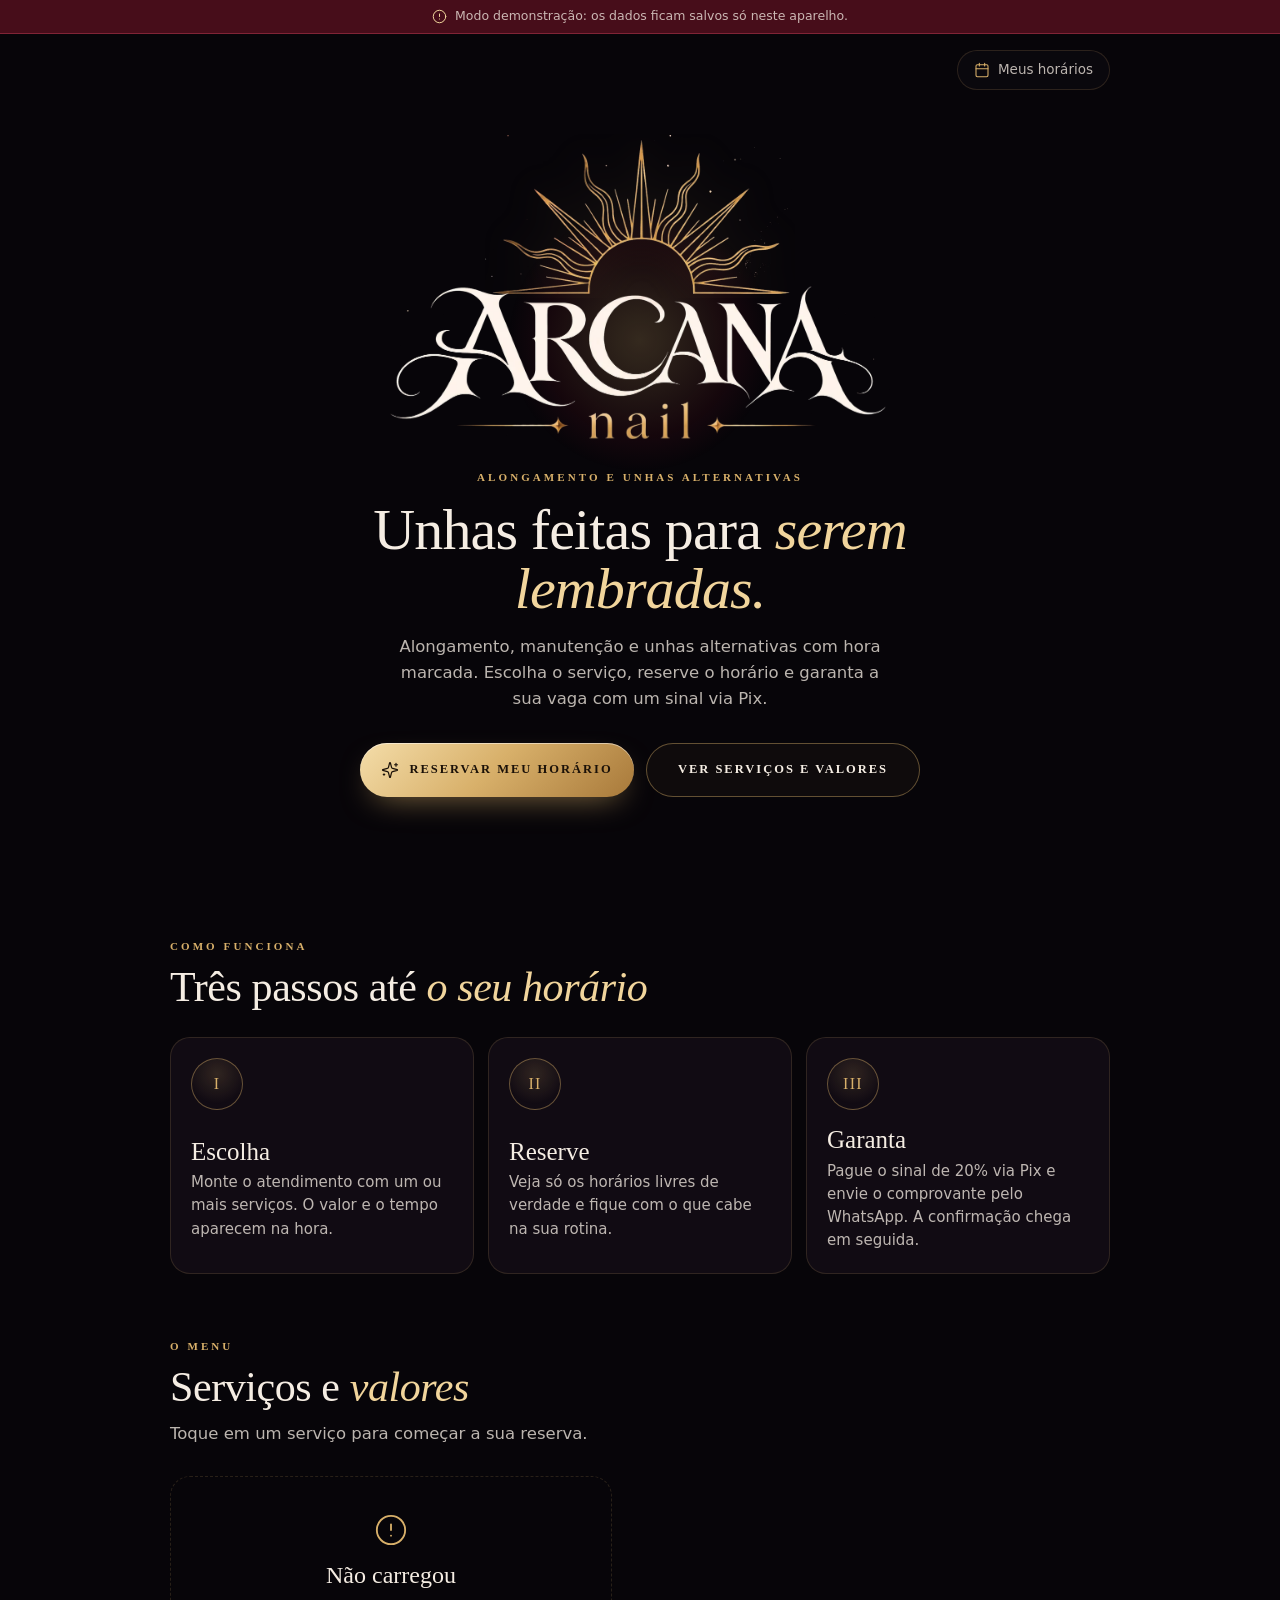
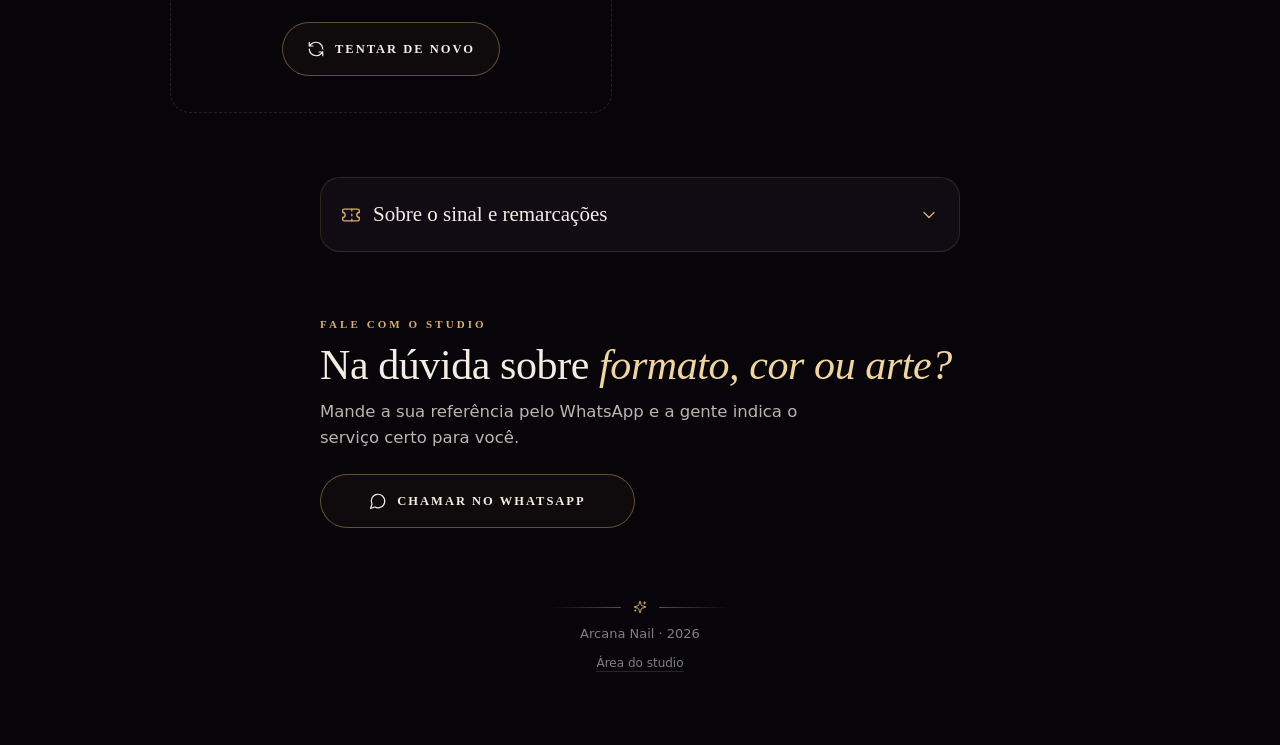
==== index.html @ 996403a6 "Add files via upload" ====
<!doctype html>
<html lang="pt-BR">
<head>
  <meta charset="utf-8">
  <meta name="viewport" content="width=device-width, initial-scale=1, viewport-fit=cover">
  <meta http-equiv="Content-Security-Policy" content="default-src 'self'; script-src 'self'; style-src 'self' 'unsafe-inline' https://fonts.googleapis.com; font-src https://fonts.gstatic.com; img-src 'self' data:; connect-src 'self' https://script.google.com https://script.googleusercontent.com; manifest-src 'self'; worker-src 'self'; base-uri 'self'; form-action 'none'; object-src 'none'">
  <meta name="referrer" content="strict-origin-when-cross-origin">
  <title>Arcana Nail | Reserve seu horário</title>
  <meta name="description" content="Alongamento, manutenção e unhas alternativas com hora marcada. Reserve pelo app e garanta a sua vaga com um sinal via Pix.">
  <meta name="theme-color" content="#070509">
  <meta name="apple-mobile-web-app-capable" content="yes">
  <meta name="apple-mobile-web-app-status-bar-style" content="black-translucent">
  <meta name="apple-mobile-web-app-title" content="Arcana Nail">
  <meta property="og:type" content="website">
  <meta property="og:title" content="Arcana Nail | Reserve seu horário">
  <meta property="og:description" content="Alongamento e unhas alternativas com hora marcada. Escolha o serviço, reserve o horário e garanta a vaga via Pix.">
  <meta property="og:image" content="assets/og.jpg">
  <link rel="manifest" href="manifest.webmanifest">
  <link rel="icon" type="image/png" href="assets/icone-192.png">
  <link rel="apple-touch-icon" href="assets/icone-180.png">
  <link rel="preconnect" href="https://fonts.googleapis.com">
  <link rel="preconnect" href="https://fonts.gstatic.com" crossorigin>
  <link rel="stylesheet" href="https://fonts.googleapis.com/css2?family=Cinzel:wght@500;600&family=Cormorant+Garamond:ital,wght@0,400;0,500;0,600;1,400;1,500&family=Jost:wght@300;400;500;600&display=swap">
  <link rel="preload" as="image" href="assets/sol.webp">
  <link rel="preload" as="image" href="assets/letreiro.webp">
  <link rel="stylesheet" href="css/arcana.css">
  <link rel="stylesheet" href="css/cliente.css">
</head>
<body class="cliente">
  <div class="ceu" aria-hidden="true"><div class="nebulosa"></div><canvas></canvas></div>
  <main id="app" tabindex="-1"></main>
  <noscript><p style="padding:24px;text-align:center">Ative o JavaScript para reservar o seu horário.</p></noscript>

  <script src="js/config.js"></script>
  <script src="js/comum.js"></script>
  <script src="js/api.js"></script>
  <script src="js/ceu.js" defer></script>
  <script src="js/cliente.js" defer></script>
</body>
</html>
---- css/arcana.css ----
/* Arcana Nail — base visual compartilhada */

:root {
  --noite: #070509;
  --noite-2: #0e0a11;
  --noite-3: #161019;
  --cartao: rgba(19, 13, 21, 0.86);
  --cartao-2: rgba(28, 20, 31, 0.9);
  --borda: rgba(216, 176, 106, 0.16);
  --borda-forte: rgba(216, 176, 106, 0.42);
  --marfim: #f5ede3;
  --marfim-2: rgba(245, 237, 227, 0.76);
  --marfim-3: rgba(245, 237, 227, 0.52);
  --marfim-4: rgba(245, 237, 227, 0.14);
  --ouro: #d8b06a;
  --ouro-claro: #f1d59c;
  --ouro-escuro: #9c7136;
  --gradiente-ouro: linear-gradient(135deg, #f4dda9 0%, #d8b06a 48%, #a8793a 100%);
  --rubi: #7d1528;
  --rubi-claro: #d4475f;
  --sucesso: #8fd1a8;
  --alerta: #f0c36a;
  --perigo: #ef7d8c;
  --raio: 20px;
  --raio-sm: 14px;
  --raio-xs: 10px;
  --sombra: 0 24px 60px -24px rgba(0, 0, 0, 0.85);
  --f-display: 'Cormorant Garamond', 'Times New Roman', serif;
  --f-caps: 'Cinzel', 'Times New Roman', serif;
  --f-texto: 'Jost', system-ui, -apple-system, 'Segoe UI', sans-serif;
  --ease-out: cubic-bezier(0.23, 1, 0.32, 1);
  --ease-io: cubic-bezier(0.77, 0, 0.175, 1);
  --ease-gaveta: cubic-bezier(0.32, 0.72, 0, 1);
  --topo-seguro: env(safe-area-inset-top, 0px);
  --baixo-seguro: env(safe-area-inset-bottom, 0px);
  color-scheme: dark;
}

*, *::before, *::after { box-sizing: border-box; }
html { -webkit-text-size-adjust: 100%; background: var(--noite); }
body {
  margin: 0;
  min-height: 100dvh;
  background: var(--noite);
  color: var(--marfim);
  font-family: var(--f-texto);
  font-size: 16px;
  font-weight: 400;
  line-height: 1.55;
  -webkit-font-smoothing: antialiased;
  font-variant-numeric: lining-nums;
  overflow-x: hidden;
}
body.travado { overflow: hidden; }
img, svg { display: block; max-width: 100%; }
img { height: auto; }
button { font: inherit; color: inherit; background: none; border: 0; padding: 0; cursor: pointer; -webkit-tap-highlight-color: transparent; }
a { color: inherit; -webkit-tap-highlight-color: transparent; }
h1, h2, h3, h4, p { margin: 0; }
:focus { outline: none; }
:focus-visible { outline: 2px solid var(--ouro); outline-offset: 3px; border-radius: 8px; }
::selection { background: rgba(216, 176, 106, 0.35); color: #fff; }

.ic { width: 20px; height: 20px; flex: none; fill: none; stroke: currentColor; stroke-width: 1.6; stroke-linecap: round; stroke-linejoin: round; }

/* ---------- céu ---------- */
.ceu { position: fixed; inset: 0; z-index: -1; pointer-events: none; overflow: hidden;
  background: radial-gradient(120% 70% at 50% -5%, #1b0c14 0%, var(--noite) 60%); }
.ceu canvas { position: absolute; inset: 0; width: 100%; height: 100%; }
.nebulosa {
  position: absolute; left: -30vmax; top: -30vmax; width: 160vmax; height: 160vmax; opacity: 0.9;
  background:
    radial-gradient(closest-side at 24% 30%, rgba(125, 21, 40, 0.42), transparent 72%),
    radial-gradient(closest-side at 78% 70%, rgba(125, 21, 40, 0.3), transparent 70%),
    radial-gradient(closest-side at 62% 24%, rgba(156, 113, 54, 0.1), transparent 70%);
  animation: deriva 70s ease-in-out infinite alternate;
  will-change: transform;
}
@keyframes deriva { to { transform: translate3d(-5vmax, 4vmax, 0) rotate(7deg); } }

/* ---------- tipografia ---------- */
.sobretitulo { font-family: var(--f-caps); font-size: 11px; font-weight: 600; letter-spacing: 0.28em; text-transform: uppercase; color: var(--ouro); }
.titulo-secao { font-family: var(--f-display); font-weight: 500; font-size: clamp(30px, 7vw, 42px); line-height: 1.05; letter-spacing: -0.01em; margin-top: 10px; }
.titulo-secao em { font-style: italic; color: var(--ouro-claro); }
.numeral { font-family: var(--f-caps); color: var(--ouro); letter-spacing: 0.08em; }
.dica { font-size: 13px; color: var(--marfim-3); line-height: 1.5; }
.texto-ouro { color: var(--ouro-claro); }

/* ---------- botões ---------- */
.btn {
  position: relative; display: inline-flex; align-items: center; justify-content: center; gap: 10px;
  height: 54px; padding: 0 24px; border-radius: 999px;
  font-family: var(--f-caps); font-size: 12.5px; font-weight: 600; letter-spacing: 0.16em; text-transform: uppercase;
  text-decoration: none; white-space: nowrap; user-select: none;
  transition: transform 160ms var(--ease-out), box-shadow 220ms ease, background-color 220ms ease, opacity 200ms ease, border-color 220ms ease;
}
.btn:active { transform: scale(0.97); }
.btn[disabled] { opacity: 0.38; pointer-events: none; }
.btn .ic { width: 18px; height: 18px; }
.btn-ouro { background: var(--gradiente-ouro); color: #1b1108; box-shadow: 0 12px 32px -14px rgba(216, 176, 106, 0.7), inset 0 1px 0 rgba(255, 255, 255, 0.5); }
.btn-fantasma { border: 1px solid var(--borda-forte); background: rgba(216, 176, 106, 0.04); color: var(--marfim); }
.btn-perigo { border: 1px solid rgba(239, 125, 140, 0.45); background: rgba(239, 125, 140, 0.1); color: var(--perigo); }
.btn-sutil { height: 44px; padding: 0 16px; font-size: 11.5px; border: 1px solid var(--marfim-4); background: rgba(255, 255, 255, 0.03); color: var(--marfim-2); }
.btn-bloco { width: 100%; }
.btn-texto { height: auto; padding: 10px 6px; font-family: var(--f-texto); font-size: 14px; letter-spacing: 0.02em; text-transform: none; font-weight: 500; color: var(--marfim-2); text-decoration: underline; text-decoration-color: var(--borda-forte); text-underline-offset: 4px; }
@media (hover: hover) and (pointer: fine) {
  .btn-ouro:hover { box-shadow: 0 16px 40px -14px rgba(216, 176, 106, 0.95), inset 0 1px 0 rgba(255, 255, 255, 0.55); }
  .btn-fantasma:hover, .btn-sutil:hover { background: rgba(216, 176, 106, 0.1); border-color: var(--borda-forte); color: var(--marfim); }
  .btn-texto:hover { color: var(--marfim); }
}
.btn.carregando { color: transparent !important; pointer-events: none; }
.btn.carregando::after {
  content: ''; position: absolute; width: 20px; height: 20px; border-radius: 50%;
  border: 2px solid currentColor; border-color: rgba(27, 17, 8, 0.85) rgba(27, 17, 8, 0.85) rgba(27, 17, 8, 0.85) transparent;
  animation: girar 600ms linear infinite;
}
.btn-fantasma.carregando::after, .btn-sutil.carregando::after, .btn-perigo.carregando::after { border-color: var(--ouro) var(--ouro) var(--ouro) transparent; }
@keyframes girar { to { transform: rotate(360deg); } }
.trocando { filter: blur(3px); opacity: 0.6; }
.btn, .copiar-btn { transition-property: transform, box-shadow, background-color, opacity, border-color, filter; }

.icone-btn {
  display: inline-grid; place-items: center; width: 44px; height: 44px; border-radius: 50%;
  border: 1px solid var(--marfim-4); background: rgba(255, 255, 255, 0.03); color: var(--marfim-2);
  transition: transform 160ms var(--ease-out), background-color 200ms ease, color 200ms ease;
}
.icone-btn:active { transform: scale(0.94); }
@media (hover: hover) and (pointer: fine) { .icone-btn:hover { background: rgba(216, 176, 106, 0.1); color: var(--marfim); } }

.pilula {
  display: inline-flex; align-items: center; gap: 8px; height: 40px; padding: 0 16px; border-radius: 999px;
  border: 1px solid var(--borda); background: rgba(14, 10, 17, 0.6); color: var(--marfim-2);
  font-size: 13.5px; font-weight: 500; transition: transform 160ms var(--ease-out), border-color 200ms ease, color 200ms ease;
}
.pilula .ic { width: 16px; height: 16px; color: var(--ouro); }
.pilula:active { transform: scale(0.97); }
@media (hover: hover) and (pointer: fine) { .pilula:hover { border-color: var(--borda-forte); color: var(--marfim); } }

/* ---------- campos ---------- */
.campo { display: grid; gap: 8px; }
.campo > span, .rotulo { font-family: var(--f-caps); font-size: 10.5px; font-weight: 600; letter-spacing: 0.22em; text-transform: uppercase; color: var(--marfim-3); }
.campo > span small { font-family: var(--f-texto); letter-spacing: 0.02em; text-transform: none; font-weight: 400; font-size: 12px; color: var(--marfim-3); }
.entrada {
  width: 100%; height: 54px; padding: 0 16px; border-radius: var(--raio-sm);
  border: 1px solid var(--marfim-4); background: rgba(255, 255, 255, 0.035); color: var(--marfim);
  font: inherit; font-size: 16px; transition: border-color 200ms ease, background-color 200ms ease;
}
.entrada:focus { border-color: var(--ouro); background: rgba(216, 176, 106, 0.06); }
.entrada::placeholder { color: rgba(245, 237, 227, 0.3); }
.entrada[aria-invalid='true'] { border-color: rgba(239, 125, 140, 0.7); }
textarea.entrada { height: auto; min-height: 96px; padding: 14px 16px; resize: vertical; line-height: 1.5; }
select.entrada {
  appearance: none; -webkit-appearance: none; padding-right: 44px;
  background-image: url("data:image/svg+xml,%3Csvg xmlns='http://www.w3.org/2000/svg' viewBox='0 0 24 24' fill='none' stroke='%23d8b06a' stroke-width='1.6' stroke-linecap='round' stroke-linejoin='round'%3E%3Cpath d='m6 9 6 6 6-6'/%3E%3C/svg%3E");
  background-repeat: no-repeat; background-position: right 14px center; background-size: 18px;
}
select.entrada option { background: var(--noite-3); color: var(--marfim); }
input[type='date'].entrada, input[type='time'].entrada { color-scheme: dark; }
.erro-campo { font-size: 13px; color: var(--perigo); min-height: 0; }
.grade-2 { display: grid; grid-template-columns: 1fr 1fr; gap: 12px; }

.marcar { display: flex; gap: 12px; align-items: flex-start; cursor: pointer; font-size: 14.5px; color: var(--marfim-2); line-height: 1.5; }
.marcar input { position: absolute; opacity: 0; pointer-events: none; }
.marcar .caixa {
  flex: none; width: 22px; height: 22px; margin-top: 1px; border-radius: 7px; border: 1px solid var(--borda-forte);
  display: grid; place-items: center; transition: background-color 200ms ease, border-color 200ms ease;
}
.marcar .caixa .ic { width: 14px; height: 14px; stroke-width: 2.4; color: #1b1108; opacity: 0; transform: scale(0.6); transition: opacity 160ms ease, transform 200ms var(--ease-out); }
.marcar input:checked + .caixa { background: var(--gradiente-ouro); border-color: transparent; }
.marcar input:checked + .caixa .ic { opacity: 1; transform: scale(1); }
.marcar input:focus-visible + .caixa { outline: 2px solid var(--ouro); outline-offset: 3px; }

.interruptor { position: relative; width: 46px; height: 28px; flex: none; }
.interruptor input { position: absolute; inset: 0; opacity: 0; margin: 0; cursor: pointer; z-index: 1; }
.interruptor i { position: absolute; inset: 0; border-radius: 999px; background: rgba(255, 255, 255, 0.1); border: 1px solid var(--marfim-4); transition: background-color 220ms ease; }
.interruptor i::after { content: ''; position: absolute; top: 3px; left: 3px; width: 20px; height: 20px; border-radius: 50%; background: var(--marfim-2); transition: transform 240ms var(--ease-out), background-color 220ms ease; }
.interruptor input:checked + i { background: rgba(216, 176, 106, 0.85); border-color: transparent; }
.interruptor input:checked + i::after { transform: translateX(18px); background: #1b1108; }
.interruptor input:focus-visible + i { outline: 2px solid var(--ouro); outline-offset: 3px; }

/* ---------- cartões ---------- */
.cartao {
  position: relative; border-radius: var(--raio); border: 1px solid var(--borda);
  background: var(--cartao); padding: 20px;
}
.cartao.moldura::before {
  content: ''; position: absolute; inset: 5px; border-radius: calc(var(--raio) - 5px);
  border: 1px solid rgba(216, 176, 106, 0.08); pointer-events: none;
}

.chip {
  display: inline-flex; align-items: center; gap: 6px; height: 26px; padding: 0 10px; border-radius: 999px;
  font-size: 12px; font-weight: 500; letter-spacing: 0.02em; border: 1px solid; white-space: nowrap;
}
.chip .ic { width: 13px; height: 13px; }
.chip-aguardando { color: var(--alerta); border-color: rgba(240, 195, 106, 0.35); background: rgba(240, 195, 106, 0.08); }
.chip-confirmado { color: var(--sucesso); border-color: rgba(143, 209, 168, 0.35); background: rgba(143, 209, 168, 0.08); }
.chip-concluido { color: var(--ouro-claro); border-color: rgba(216, 176, 106, 0.35); background: rgba(216, 176, 106, 0.08); }
.chip-cancelado { color: var(--marfim-3); border-color: var(--marfim-4); background: rgba(255, 255, 255, 0.03); }
.chip-faltou { color: var(--perigo); border-color: rgba(239, 125, 140, 0.35); background: rgba(239, 125, 140, 0.08); }

.divisor { height: 1px; border: 0; margin: 18px 0; background: linear-gradient(90deg, transparent, var(--borda-forte), transparent); }
.ornamento { display: flex; align-items: center; gap: 12px; color: var(--ouro); }
.ornamento::before, .ornamento::after { content: ''; flex: 1; height: 1px; background: linear-gradient(90deg, transparent, var(--borda-forte)); }
.ornamento::after { transform: scaleX(-1); }
.ornamento svg { width: 14px; height: 14px; }

/* ---------- esqueleto de carregamento ---------- */
.esqueleto {
  border-radius: var(--raio-sm);
  background: linear-gradient(90deg, rgba(255, 255, 255, 0.035) 25%, rgba(216, 176, 106, 0.09) 50%, rgba(255, 255, 255, 0.035) 75%);
  background-size: 300% 100%; animation: esqueleto 1.6s ease-in-out infinite;
}
@keyframes esqueleto { from { background-position: 100% 0; } to { background-position: 0 0; } }

/* ---------- toasts ---------- */
.toasts {
  position: fixed; left: 50%; top: calc(14px + var(--topo-seguro)); z-index: 120; transform: translateX(-50%);
  display: grid; gap: 8px; width: min(92vw, 420px); pointer-events: none;
}
.toast {
  pointer-events: auto; display: flex; align-items: center; gap: 12px; padding: 14px 16px; border-radius: 16px;
  background: #1a121c; border: 1px solid var(--borda-forte); box-shadow: var(--sombra); font-size: 14.5px; line-height: 1.4;
  transition: opacity 260ms ease, transform 320ms var(--ease-out);
}
.toast .ic { color: var(--ouro); }
.toast-erro { border-color: rgba(239, 125, 140, 0.45); }
.toast-erro .ic { color: var(--perigo); }
.toast-ok .ic { color: var(--sucesso); }
.toast[data-entrando], .toast[data-saindo] { opacity: 0; transform: translateY(-10px) scale(0.98); }

/* ---------- gaveta / janela ---------- */
.veu { position: fixed; inset: 0; z-index: 90; background: rgba(4, 2, 6, 0.66); opacity: 0; transition: opacity 280ms ease; }
.veu.aberto { opacity: 1; }
.folha {
  position: fixed; left: 0; right: 0; bottom: 0; z-index: 91; max-height: 92dvh; overflow-y: auto; overscroll-behavior: contain;
  background: linear-gradient(180deg, #17101a, #0f0b12); border-top: 1px solid var(--borda-forte);
  border-radius: 26px 26px 0 0; padding: 8px 20px calc(24px + var(--baixo-seguro));
  transform: translateY(100%); transition: transform 460ms var(--ease-gaveta);
  box-shadow: 0 -30px 80px -30px rgba(0, 0, 0, 0.9);
}
.folha.aberta { transform: translateY(0); }
.folha.fechando { transition-duration: 240ms; }
.folha-alca { width: 44px; height: 5px; border-radius: 99px; background: var(--marfim-4); margin: 6px auto 4px; touch-action: none; }
.folha-topo { display: flex; align-items: flex-start; justify-content: space-between; gap: 16px; padding: 10px 0 16px; touch-action: none; }
.folha-topo h3 { font-family: var(--f-display); font-weight: 500; font-size: 28px; line-height: 1.1; margin-top: 4px; }
.folha-corpo { display: grid; gap: 16px; }
.folha-texto { color: var(--marfim-2); font-size: 15.5px; }
.folha-acoes { display: grid; gap: 10px; margin-top: 6px; }
@media (min-width: 720px) {
  .folha {
    left: 50%; right: auto; bottom: auto; top: 50%; width: min(560px, 92vw); max-height: 88vh;
    border: 1px solid var(--borda-forte); border-radius: 24px; padding: 8px 28px 28px;
    transform: translate(-50%, -48%) scale(0.97); opacity: 0;
    transition: transform 260ms var(--ease-out), opacity 200ms ease;
  }
  .folha.aberta { transform: translate(-50%, -50%); opacity: 1; }
  .folha.fechando { transition-duration: 160ms; }
  .folha-alca { visibility: hidden; height: 0; margin: 4px 0 0; }
}

.faixa-demo {
  display: flex; align-items: center; justify-content: center; gap: 8px; padding: 8px 16px calc(8px);
  padding-top: calc(8px + var(--topo-seguro));
  background: rgba(125, 21, 40, 0.55); border-bottom: 1px solid rgba(212, 71, 95, 0.4);
  font-size: 12.5px; color: var(--marfim-2); text-align: center; line-height: 1.35;
}
.faixa-demo .ic { width: 15px; height: 15px; color: var(--ouro-claro); }
.faixa-demo b { color: var(--ouro-claro); }

.sr { position: absolute !important; width: 1px; height: 1px; overflow: hidden; clip: rect(0 0 0 0); white-space: nowrap; }

@media (prefers-reduced-motion: reduce) {
  *, *::before, *::after { animation-duration: 0.01ms !important; animation-iteration-count: 1 !important; transition-duration: 0.01ms !important; scroll-behavior: auto !important; }
  .toast, .veu, .folha { transition-duration: 160ms !important; transition-property: opacity !important; }
}
---- css/cliente.css ----
/* Arcana Nail — app da cliente */

#app { display: block; min-height: 100dvh; }
.tela { width: min(100%, 600px); margin: 0 auto; padding: 0 20px 48px; }
body.com-barra .tela { padding-bottom: calc(120px + var(--baixo-seguro)); }
.centro { text-align: center; }
.ic-inline { width: 15px; height: 15px; display: inline-block; vertical-align: -2px; margin-right: 6px; color: var(--ouro); }

/* ---------- início ---------- */
.topo-inicio { display: flex; justify-content: flex-end; padding: calc(16px + var(--topo-seguro)) 0 0; }

.hero { display: grid; justify-items: center; text-align: center; padding: 4px 0 40px; min-height: min(88dvh, 860px); align-content: center; }
.selo { position: relative; width: min(100%, 400px); display: grid; justify-items: center; margin-bottom: 18px; }
.sol-halo {
  position: absolute; left: 50%; top: 10%; width: 70%; aspect-ratio: 1; transform: translateX(-50%);
  background: radial-gradient(closest-side, rgba(216, 176, 106, 0.22), rgba(125, 21, 40, 0.12) 55%, transparent 75%);
  animation: respirar 6s ease-in-out infinite;
}
@keyframes respirar { 50% { opacity: 0.55; } }
.sol { position: relative; width: 62%; margin-bottom: -2.5%; filter: drop-shadow(0 0 18px rgba(216, 176, 106, 0.25)); }
.marca { position: relative; width: 100%; }
.marca img { width: 100%; height: auto; }
.reflexo {
  position: absolute; inset: 0; overflow: hidden; pointer-events: none;
  -webkit-mask: url('../assets/letreiro.webp') center / 100% 100% no-repeat;
  mask: url('../assets/letreiro.webp') center / 100% 100% no-repeat;
}
.reflexo i {
  position: absolute; top: -10%; bottom: -10%; left: 0; width: 28%;
  background: linear-gradient(100deg, transparent, rgba(255, 246, 226, 0.9), transparent);
  transform: translateX(-130%) skewX(-14deg);
  animation: reflexo 8s var(--ease-io) 2.6s infinite;
}
@keyframes reflexo { 0% { transform: translateX(-130%) skewX(-14deg); } 22%, 100% { transform: translateX(480%) skewX(-14deg); } }

.manchete { font-family: var(--f-display); font-weight: 500; font-size: clamp(36px, 10vw, 58px); line-height: 1.02; letter-spacing: -0.015em; margin: 14px 0 16px; max-width: 12em; }
.manchete em { font-style: italic; font-weight: 400; color: var(--ouro-claro); }
.lead { color: var(--marfim-2); font-size: 16.5px; font-weight: 300; max-width: 30em; margin: 0 auto; }
.secao .lead { margin: 12px 0 0; }
.acoes-hero { display: grid; gap: 12px; width: 100%; max-width: 380px; margin-top: 32px; }

/* abertura: o sol nasce, o letreiro surge, o texto vem em cascata */
.com-intro .sol { clip-path: inset(100% 0 0 0); transform: translateY(14%); animation: nascer 1.5s var(--ease-out) 0.15s forwards; }
.com-intro .sol-halo { opacity: 0; animation: acender 2.2s ease 0.5s forwards, respirar 6s ease-in-out 2.7s infinite; }
.com-intro .marca img { opacity: 0; filter: blur(14px); transform: scale(1.04); animation: surgir 1.3s var(--ease-out) 0.85s forwards; }
.com-intro .revelar { opacity: 0; transform: translateY(14px); animation: subir 0.8s var(--ease-out) forwards; }
.com-intro .sobretitulo.revelar { animation-delay: 1.45s; }
.com-intro .manchete { animation-delay: 1.55s; }
.com-intro .lead { animation-delay: 1.68s; }
.com-intro .acoes-hero { animation-delay: 1.8s; }
.com-intro .topo-inicio { opacity: 0; animation: acender 0.8s ease 2s forwards; }
@keyframes nascer { to { clip-path: inset(0 0 0 0); transform: none; } }
@keyframes acender { to { opacity: 1; } }
@keyframes surgir { to { opacity: 1; filter: blur(0); transform: none; } }
@keyframes subir { to { opacity: 1; transform: none; } }

.surgir { opacity: 0; transform: translateY(18px); transition: opacity 700ms ease, transform 800ms var(--ease-out); }
.surgir.visivel { opacity: 1; transform: none; }
.passos .surgir:nth-child(2) { transition-delay: 80ms; }
.passos .surgir:nth-child(3) { transition-delay: 160ms; }

.secao { padding: 56px 0 8px; }
.passos { list-style: none; padding: 0; margin: 28px 0 0; display: grid; gap: 14px; }
.passos li { display: grid; grid-template-columns: 52px 1fr; gap: 14px; align-items: start; padding: 20px; border-radius: var(--raio); border: 1px solid var(--borda); background: var(--cartao); }
.passos .numeral { display: grid; place-items: center; width: 52px; height: 52px; border-radius: 50%; border: 1px solid var(--borda-forte); font-size: 16px; background: radial-gradient(circle at 50% 30%, rgba(216, 176, 106, 0.16), transparent 70%); }
.passos h3 { font-family: var(--f-display); font-size: 25px; font-weight: 500; line-height: 1.1; margin: 2px 0 6px; }
.passos p { color: var(--marfim-2); font-size: 15px; font-weight: 300; }

/* menu de serviços */
.menu { display: grid; gap: 34px; margin-top: 30px; }
.arcano-topo { display: flex; align-items: baseline; gap: 14px; padding-bottom: 12px; border-bottom: 1px solid var(--borda); }
.arcano-topo .numeral { font-size: 13px; min-width: 28px; }
.arcano-topo h3 { font-family: var(--f-display); font-weight: 500; font-size: 28px; line-height: 1.1; }
.menu-lista { list-style: none; padding: 0; margin: 0; }
.menu-item {
  display: grid; gap: 6px; width: 100%; text-align: left; padding: 18px 4px; border-bottom: 1px solid rgba(216, 176, 106, 0.08);
  transition: background-color 200ms ease, transform 160ms var(--ease-out);
}
.menu-item:active { transform: scale(0.99); }
.menu-linha { display: flex; align-items: baseline; gap: 10px; }
.menu-nome { font-family: var(--f-display); font-size: 21px; font-weight: 500; line-height: 1.2; }
.pontilhado { flex: 1; min-width: 16px; border-bottom: 1px dotted rgba(216, 176, 106, 0.35); transform: translateY(-5px); }
.menu-preco { font-family: var(--f-display); font-size: 21px; font-weight: 600; color: var(--ouro-claro); white-space: nowrap; }
.menu-desc { color: var(--marfim-3); font-size: 14px; font-weight: 300; line-height: 1.5; max-width: 34em; }
.menu-rodape { display: flex; justify-content: space-between; align-items: center; margin-top: 2px; }
.menu-tempo { display: inline-flex; align-items: center; gap: 6px; font-size: 13px; color: var(--marfim-2); }
.menu-tempo .ic { width: 14px; height: 14px; color: var(--ouro); }
.menu-add { display: inline-flex; align-items: center; gap: 4px; font-family: var(--f-caps); font-size: 10.5px; letter-spacing: 0.18em; text-transform: uppercase; color: var(--ouro); opacity: 0.75; transition: opacity 200ms ease, transform 200ms var(--ease-out); }
.menu-add .ic { width: 14px; height: 14px; }
@media (hover: hover) and (pointer: fine) {
  .menu-item:hover { background: linear-gradient(90deg, transparent, rgba(216, 176, 106, 0.05), transparent); }
  .menu-item:hover .menu-add { opacity: 1; transform: translateX(3px); }
}

.politica { border: 1px solid var(--borda); border-radius: var(--raio); background: var(--cartao); }
.politica summary { list-style: none; display: flex; align-items: center; justify-content: space-between; gap: 12px; padding: 20px; cursor: pointer; font-family: var(--f-display); font-size: 21px; font-weight: 500; }
.politica summary::-webkit-details-marker { display: none; }
.politica summary span { display: inline-flex; align-items: center; gap: 12px; }
.politica summary .ic { color: var(--ouro); }
.politica summary > .ic { transition: transform 260ms var(--ease-out); }
.politica[open] summary > .ic { transform: rotate(180deg); }
.politica p { padding: 0 20px 22px; color: var(--marfim-2); font-weight: 300; font-size: 15px; }

.contato-acoes { display: grid; gap: 10px; margin-top: 24px; }
.endereco { height: auto; min-height: 54px; padding: 12px 20px; white-space: normal; text-transform: none; letter-spacing: 0.02em; font-family: var(--f-texto); font-size: 14px; font-weight: 400; }

.rodape { display: grid; justify-items: center; gap: 10px; padding: 64px 0 24px; color: var(--marfim-3); font-size: 13px; text-align: center; }
.rodape .ornamento { width: 180px; }
.rodape a { color: var(--marfim-3); font-size: 12px; text-decoration: underline; text-underline-offset: 4px; text-decoration-color: var(--marfim-4); }

.cta-flutuante {
  position: fixed; left: 50%; bottom: calc(18px + var(--baixo-seguro)); z-index: 40;
  transform: translate(-50%, 140%); opacity: 0; transition: transform 420ms var(--ease-out), opacity 260ms ease;
}
.cta-flutuante.visivel { transform: translate(-50%, 0); opacity: 1; }
.cta-flutuante .btn { box-shadow: 0 18px 44px -12px rgba(0, 0, 0, 0.9), 0 10px 30px -14px rgba(216, 176, 106, 0.7), inset 0 1px 0 rgba(255, 255, 255, 0.5); }

/* ---------- topo das etapas ---------- */
.passo-topo { position: sticky; top: 0; z-index: 30; display: flex; align-items: center; gap: 14px; margin: 0 -20px; padding: calc(14px + var(--topo-seguro)) 20px 14px;
  background: linear-gradient(180deg, rgba(7, 5, 9, 0.94) 70%, rgba(7, 5, 9, 0)); }
.passo-titulos h1 { font-family: var(--f-display); font-weight: 500; font-size: 27px; line-height: 1.1; margin-top: 2px; }
.progresso { height: 2px; border-radius: 2px; background: var(--marfim-4); overflow: hidden; margin-bottom: 22px; }
.progresso i { display: block; height: 100%; background: var(--gradiente-ouro); transform-origin: left; transform: scaleX(0.25); transition: transform 500ms var(--ease-io); }

/* passo I */
.grupo { margin-bottom: 30px; }
.grupo-topo { display: flex; align-items: baseline; gap: 12px; margin-bottom: 12px; }
.grupo-topo .numeral { font-size: 12px; }
.grupo-topo h2 { font-family: var(--f-display); font-size: 24px; font-weight: 500; }
.lista-servicos { display: grid; gap: 10px; }
.servico {
  position: relative; display: flex; gap: 14px; justify-content: space-between; width: 100%; text-align: left;
  padding: 16px 16px 16px 18px; border-radius: var(--raio-sm); border: 1px solid var(--borda); background: var(--cartao);
  transition: border-color 220ms ease, background-color 220ms ease, transform 160ms var(--ease-out), box-shadow 220ms ease;
}
.servico:active { transform: scale(0.985); }
.servico.sel { border-color: var(--borda-forte); background: linear-gradient(135deg, rgba(216, 176, 106, 0.12), rgba(125, 21, 40, 0.1)); box-shadow: 0 10px 30px -18px rgba(216, 176, 106, 0.6); }
.servico-info { display: grid; gap: 4px; }
.servico-nome { font-family: var(--f-display); font-size: 20px; font-weight: 500; line-height: 1.2; }
.servico-desc { color: var(--marfim-3); font-size: 13.5px; font-weight: 300; line-height: 1.45; }
.servico-meta { display: inline-flex; align-items: center; gap: 6px; font-size: 12.5px; color: var(--marfim-2); margin-top: 4px; }
.servico-meta .ic { width: 14px; height: 14px; color: var(--ouro); }
.servico-lado { display: grid; justify-items: end; align-content: space-between; gap: 12px; }
.servico-preco { font-family: var(--f-display); font-size: 20px; font-weight: 600; color: var(--ouro-claro); white-space: nowrap; }
.selo-check { display: grid; place-items: center; width: 28px; height: 28px; border-radius: 50%; border: 1px solid var(--borda-forte); transition: background-color 200ms ease, border-color 200ms ease; }
.selo-check .ic { width: 15px; height: 15px; stroke-width: 2.4; color: #1b1108; opacity: 0; transform: scale(0.6); transition: opacity 160ms ease, transform 240ms var(--ease-out); }
.servico.sel .selo-check { background: var(--gradiente-ouro); border-color: transparent; }
.servico.sel .selo-check .ic { opacity: 1; transform: scale(1); }
@media (hover: hover) and (pointer: fine) { .servico:hover { border-color: rgba(216, 176, 106, 0.32); } }

/* passo II */
.dias-cabecalho { display: flex; justify-content: space-between; align-items: baseline; margin-bottom: 12px; }
.dias { display: flex; align-items: stretch; gap: 8px; overflow-x: auto; scroll-snap-type: x proximity; margin: 0 -20px; padding: 4px 20px 14px; scrollbar-width: none; }
.dias::-webkit-scrollbar { display: none; }
.dia {
  flex: none; display: grid; justify-items: center; gap: 2px; width: 64px; padding: 12px 0 10px; border-radius: 16px; scroll-snap-align: center;
  border: 1px solid var(--borda); background: var(--cartao); transition: background-color 200ms ease, border-color 200ms ease, transform 160ms var(--ease-out);
}
.dia:active { transform: scale(0.96); }
.dia-semana { font-family: var(--f-caps); font-size: 10px; letter-spacing: 0.16em; text-transform: uppercase; color: var(--marfim-3); }
.dia-numero { font-family: var(--f-display); font-size: 27px; font-weight: 500; line-height: 1.05; }
.dia-estado { font-size: 10.5px; color: var(--sucesso); letter-spacing: 0.02em; }
.dia.poucas .dia-estado { color: var(--alerta); }
.dia.indisponivel { opacity: 0.38; cursor: default; }
.dia.indisponivel .dia-estado { color: var(--marfim-3); }
.dia.sel { background: var(--gradiente-ouro); border-color: transparent; color: #1b1108; box-shadow: 0 10px 26px -12px rgba(216, 176, 106, 0.8); }
.dia.sel .dia-semana, .dia.sel .dia-estado { color: rgba(27, 17, 8, 0.75); }
.dia-mes { flex: none; align-self: center; writing-mode: vertical-rl; transform: rotate(180deg); font-family: var(--f-caps); font-size: 10px; letter-spacing: 0.24em; text-transform: uppercase; color: var(--ouro); padding: 0 2px; }
.dia-esq { flex: none; width: 64px; height: 84px; border-radius: 16px; }
.dia-escolhido { font-family: var(--f-display); font-size: 24px; font-weight: 500; margin: 18px 0 4px; }
.turno { margin-top: 16px; }
.turno .rotulo { display: flex; align-items: center; gap: 8px; margin-bottom: 10px; }
.turno .rotulo .ic { width: 14px; height: 14px; color: var(--ouro); }
.horarios { display: grid; grid-template-columns: repeat(auto-fill, minmax(84px, 1fr)); gap: 8px; }
.hora {
  height: 50px; border-radius: 14px; border: 1px solid var(--borda); background: var(--cartao);
  font-size: 16px; font-weight: 500; font-variant-numeric: tabular-nums; letter-spacing: 0.02em;
  transition: background-color 200ms ease, border-color 200ms ease, transform 160ms var(--ease-out);
}
.hora:active { transform: scale(0.95); }
.hora.sel { background: var(--gradiente-ouro); border-color: transparent; color: #1b1108; box-shadow: 0 8px 22px -12px rgba(216, 176, 106, 0.8); }
@media (hover: hover) and (pointer: fine) { .hora:not(.sel):hover, .dia:not(.sel):not(:disabled):hover { border-color: var(--borda-forte); } }
#horarios > .dica { margin-top: 18px; }

/* passo III */
.form-dados { display: grid; gap: 12px; }
.form-dados .erro-campo:empty { display: none; }
.form-dados .erro-campo { margin-top: -4px; }

/* bilhete (revisão e reserva criada) */
.bilhete {
  position: relative; border-radius: var(--raio); border: 1px solid var(--borda-forte); padding: 22px 20px;
  background: linear-gradient(160deg, rgba(36, 24, 34, 0.95), rgba(16, 11, 18, 0.95));
  box-shadow: var(--sombra);
}
.bilhete::before { content: ''; position: absolute; inset: 6px; border-radius: calc(var(--raio) - 6px); border: 1px solid rgba(216, 176, 106, 0.08); pointer-events: none; }
.bilhete-cabeca { display: flex; justify-content: space-between; align-items: center; gap: 10px; margin-bottom: 16px; }
.bilhete-codigo { display: inline-flex; align-items: center; gap: 8px; font-family: var(--f-caps); font-size: 14px; letter-spacing: 0.14em; color: var(--ouro-claro); }
.bilhete-codigo .ic { width: 17px; height: 17px; }
.bilhete-dados { display: grid; gap: 14px; margin: 0; }
.bilhete-dados div { display: grid; grid-template-columns: 112px 1fr; gap: 12px; align-items: baseline; }
.bilhete-dados dt { display: inline-flex; align-items: center; gap: 8px; color: var(--marfim-3); font-size: 13px; }
.bilhete-dados dt .ic { width: 15px; height: 15px; color: var(--ouro); }
.bilhete-dados dd { margin: 0; font-size: 15.5px; line-height: 1.45; }
.bilhete-dados dd small { display: block; color: var(--marfim-3); font-size: 13px; }
.bilhete-corte { position: relative; height: 1px; margin: 22px -20px; background-image: linear-gradient(90deg, var(--borda-forte) 50%, transparent 50%); background-size: 10px 1px; }
.bilhete-corte::before, .bilhete-corte::after { content: ''; position: absolute; top: -11px; width: 22px; height: 22px; border-radius: 50%; background: var(--noite); border: 1px solid var(--borda-forte); }
.bilhete-corte::before { left: -12px; clip-path: inset(0 0 0 50%); }
.bilhete-corte::after { right: -12px; clip-path: inset(0 50% 0 0); }
.bilhete-itens { list-style: none; margin: 0 0 14px; padding: 0; display: grid; gap: 8px; }
.bilhete-itens li { display: flex; justify-content: space-between; gap: 14px; font-size: 15px; color: var(--marfim-2); }
.bilhete-total { display: flex; justify-content: space-between; align-items: baseline; }
.bilhete-total span { font-family: var(--f-caps); font-size: 12px; letter-spacing: 0.2em; text-transform: uppercase; color: var(--marfim-3); }
.bilhete-total strong { font-family: var(--f-display); font-size: 32px; font-weight: 600; }
.bilhete-sinal { margin-top: 16px; padding: 16px; border-radius: var(--raio-sm); background: rgba(216, 176, 106, 0.08); border: 1px solid var(--borda); }
.bilhete-sinal > div { display: flex; justify-content: space-between; align-items: baseline; gap: 10px; }
.bilhete-sinal strong { font-family: var(--f-display); font-size: 28px; font-weight: 600; color: var(--ouro-claro); }
.bilhete-sinal p { font-size: 13.5px; color: var(--marfim-3); margin-top: 4px; }
.bilhete-linhas { display: grid; gap: 6px; margin-top: 10px; }
.bilhete-linhas p { display: flex; justify-content: space-between; font-size: 14.5px; color: var(--marfim-2); }
.bilhete-editar { display: flex; justify-content: space-between; margin-top: 10px; }

.politica-caixa { margin-top: 18px; padding: 18px; border-radius: var(--raio-sm); border: 1px solid var(--borda); background: var(--cartao); display: grid; gap: 12px; }
.politica-caixa > p:not(.rotulo) { font-size: 14px; color: var(--marfim-2); font-weight: 300; }

/* barra inferior */
.barra {
  position: fixed; left: 50%; bottom: 0; z-index: 50; width: min(100%, 600px);
  display: flex; align-items: center; justify-content: space-between; gap: 14px;
  padding: 14px 20px calc(14px + var(--baixo-seguro));
  background: rgba(14, 10, 17, 0.88); -webkit-backdrop-filter: blur(16px) saturate(140%); backdrop-filter: blur(16px) saturate(140%);
  border-top: 1px solid var(--borda-forte); border-radius: 22px 22px 0 0;
  transform: translate(-50%, 110%); transition: transform 420ms var(--ease-out);
}
.barra.visivel { transform: translate(-50%, 0); }
.barra-info { display: grid; min-width: 0; }
.barra-total { font-family: var(--f-display); font-size: 26px; font-weight: 600; line-height: 1.1; color: var(--ouro-claro); transform-origin: left center; }
.barra-detalhe { font-size: 12.5px; color: var(--marfim-3); white-space: nowrap; overflow: hidden; text-overflow: ellipsis; }
.barra .btn { padding: 0 18px 0 22px; flex: none; letter-spacing: 0.12em; }

/* ---------- reserva criada ---------- */
.anuncio { display: grid; justify-items: center; text-align: center; padding: 8px 0 26px; }
.anuncio-sol { position: relative; width: 150px; margin-bottom: 10px; }
.anuncio-sol img { width: 100%; filter: drop-shadow(0 0 16px rgba(216, 176, 106, 0.35)); }
.anuncio.celebrar .anuncio-sol img { clip-path: inset(100% 0 0 0); transform: translateY(16%); animation: nascer 1.1s var(--ease-out) forwards; }
.anuncio.celebrar h2, .anuncio.celebrar p { opacity: 0; transform: translateY(10px); animation: subir 0.7s var(--ease-out) forwards; }
.anuncio.celebrar h2 { animation-delay: 0.45s; }
.anuncio.celebrar p { animation-delay: 0.58s; }
.anuncio h2 { font-family: var(--f-display); font-size: clamp(30px, 8vw, 40px); font-weight: 500; line-height: 1.08; }
.anuncio p { color: var(--marfim-2); font-weight: 300; margin-top: 8px; max-width: 26em; }
.faisca { position: absolute; left: 50%; top: 82%; width: 5px; height: 5px; border-radius: 50%; background: var(--ouro-claro); box-shadow: 0 0 10px 2px rgba(241, 213, 156, 0.7); pointer-events: none; }

.pix .btn-sutil { white-space: normal; height: auto; min-height: 48px; padding: 12px 18px; line-height: 1.35; text-align: center; }
.pix { margin-top: 18px; padding: 22px 20px; border-radius: var(--raio); border: 1px solid var(--borda-forte); display: grid; grid-template-columns: minmax(0, 1fr); gap: 16px;
  background: radial-gradient(120% 90% at 100% 0%, rgba(125, 21, 40, 0.28), transparent 60%), var(--cartao-2); }
.pix-cabeca { display: flex; align-items: center; gap: 14px; }
.pix-cabeca > .ic { width: 46px; height: 46px; padding: 11px; border-radius: 50%; border: 1px solid var(--borda-forte); color: var(--ouro); }
.pix-cabeca h3 { font-family: var(--f-display); font-size: 25px; font-weight: 500; line-height: 1.1; margin-top: 2px; }
.pix-valor { display: flex; justify-content: space-between; align-items: baseline; padding: 14px 0; border-top: 1px solid var(--borda); border-bottom: 1px solid var(--borda); }
.pix-valor span { color: var(--marfim-2); font-size: 14.5px; }
.pix-valor strong { font-family: var(--f-display); font-size: 36px; font-weight: 600; color: var(--ouro-claro); line-height: 1; }
.pix-chave { display: grid; gap: 14px; padding: 16px; border-radius: var(--raio-sm); background: rgba(0, 0, 0, 0.35); border: 1px dashed var(--borda-forte); }
.pix-chave > div { display: grid; gap: 4px; min-width: 0; justify-items: center; text-align: center; }
.pix-chave code { font-family: var(--f-texto); font-size: clamp(20px, 6.4vw, 26px); font-weight: 500; letter-spacing: 0.06em; white-space: nowrap; user-select: all; -webkit-user-select: all; }
.pix-chave .btn { height: 48px; }
.copiar-btn.feito { background: rgba(143, 209, 168, 0.14); color: var(--sucesso); box-shadow: none; border-color: rgba(143, 209, 168, 0.4); }
.mini-passos { list-style: none; margin: 0; padding: 0; display: grid; gap: 10px; }
.mini-passos li { display: flex; align-items: center; gap: 12px; font-size: 14.5px; color: var(--marfim-2); }
.mini-passos span { flex: none; display: grid; place-items: center; width: 26px; height: 26px; border-radius: 50%; border: 1px solid var(--borda-forte); font-family: var(--f-caps); font-size: 11px; color: var(--ouro); }
.acoes-reserva { display: grid; gap: 10px; margin-top: 18px; justify-items: center; }
.acoes-reserva .btn-bloco { width: 100%; }
.texto-perigo { color: var(--perigo); text-decoration-color: rgba(239, 125, 140, 0.4); }

.verificar { display: grid; gap: 12px; }
.verificar .titulo-secao { font-size: 32px; margin: 0; }

/* ---------- meus horários ---------- */
.lista-titulo { margin: 8px 0 10px; }
.cartao-reserva {
  display: flex; align-items: center; gap: 16px; width: 100%; text-align: left; padding: 14px 16px; margin-bottom: 10px;
  border-radius: var(--raio-sm); border: 1px solid var(--borda); background: var(--cartao);
  transition: border-color 200ms ease, transform 160ms var(--ease-out);
}
.cartao-reserva:active { transform: scale(0.985); }
.cartao-reserva > .ic { color: var(--marfim-3); }
.cr-data { flex: none; display: grid; justify-items: center; width: 56px; padding: 8px 0; border-radius: 12px; border: 1px solid var(--borda-forte); background: rgba(216, 176, 106, 0.06); }
.cr-dia { font-family: var(--f-display); font-size: 26px; font-weight: 600; line-height: 1; }
.cr-mes { font-family: var(--f-caps); font-size: 10px; letter-spacing: 0.18em; text-transform: uppercase; color: var(--ouro); }
.cr-info { display: grid; gap: 4px; flex: 1; min-width: 0; justify-items: start; }
.cr-titulo { font-family: var(--f-display); font-size: 18px; font-weight: 500; line-height: 1.25; }
.cr-sub { font-size: 13px; color: var(--marfim-3); }
@media (hover: hover) and (pointer: fine) { .cartao-reserva:hover { border-color: var(--borda-forte); } }
.buscar { margin-top: 26px; display: grid; gap: 12px; }
.buscar h2 { font-family: var(--f-display); font-size: 25px; font-weight: 500; }

/* ---------- estados ---------- */
.vazio { display: grid; justify-items: center; gap: 10px; text-align: center; padding: 36px 20px; border: 1px dashed var(--borda); border-radius: var(--raio); }
.vazio > .ic { width: 34px; height: 34px; color: var(--ouro); stroke-width: 1.3; }
.vazio h3 { font-family: var(--f-display); font-size: 24px; font-weight: 500; }
.vazio p { color: var(--marfim-2); font-size: 14.5px; max-width: 28em; font-weight: 300; }
.vazio .btn { margin-top: 8px; }
.carregando-tela { display: grid; gap: 14px; padding-top: 40px; }

/* ---------- telas maiores ---------- */
@media (min-width: 900px) {
  .tela-inicio { width: min(100%, 980px); }
  .hero { padding-top: 0; }
  .selo { width: 500px; margin-bottom: 30px; }
  .acoes-hero { grid-template-columns: 1fr 1fr; max-width: 560px; }
  .passos { grid-template-columns: repeat(3, 1fr); }
  .passos li { grid-template-columns: 1fr; }
  .menu { grid-template-columns: 1fr 1fr; column-gap: 56px; align-items: start; }
  #politica, .contato, .rodape { max-width: 640px; margin-left: auto; margin-right: auto; }
  .contato-acoes { grid-template-columns: 1fr 1fr; }
  .contato-acoes .endereco { grid-column: 1 / -1; }
}
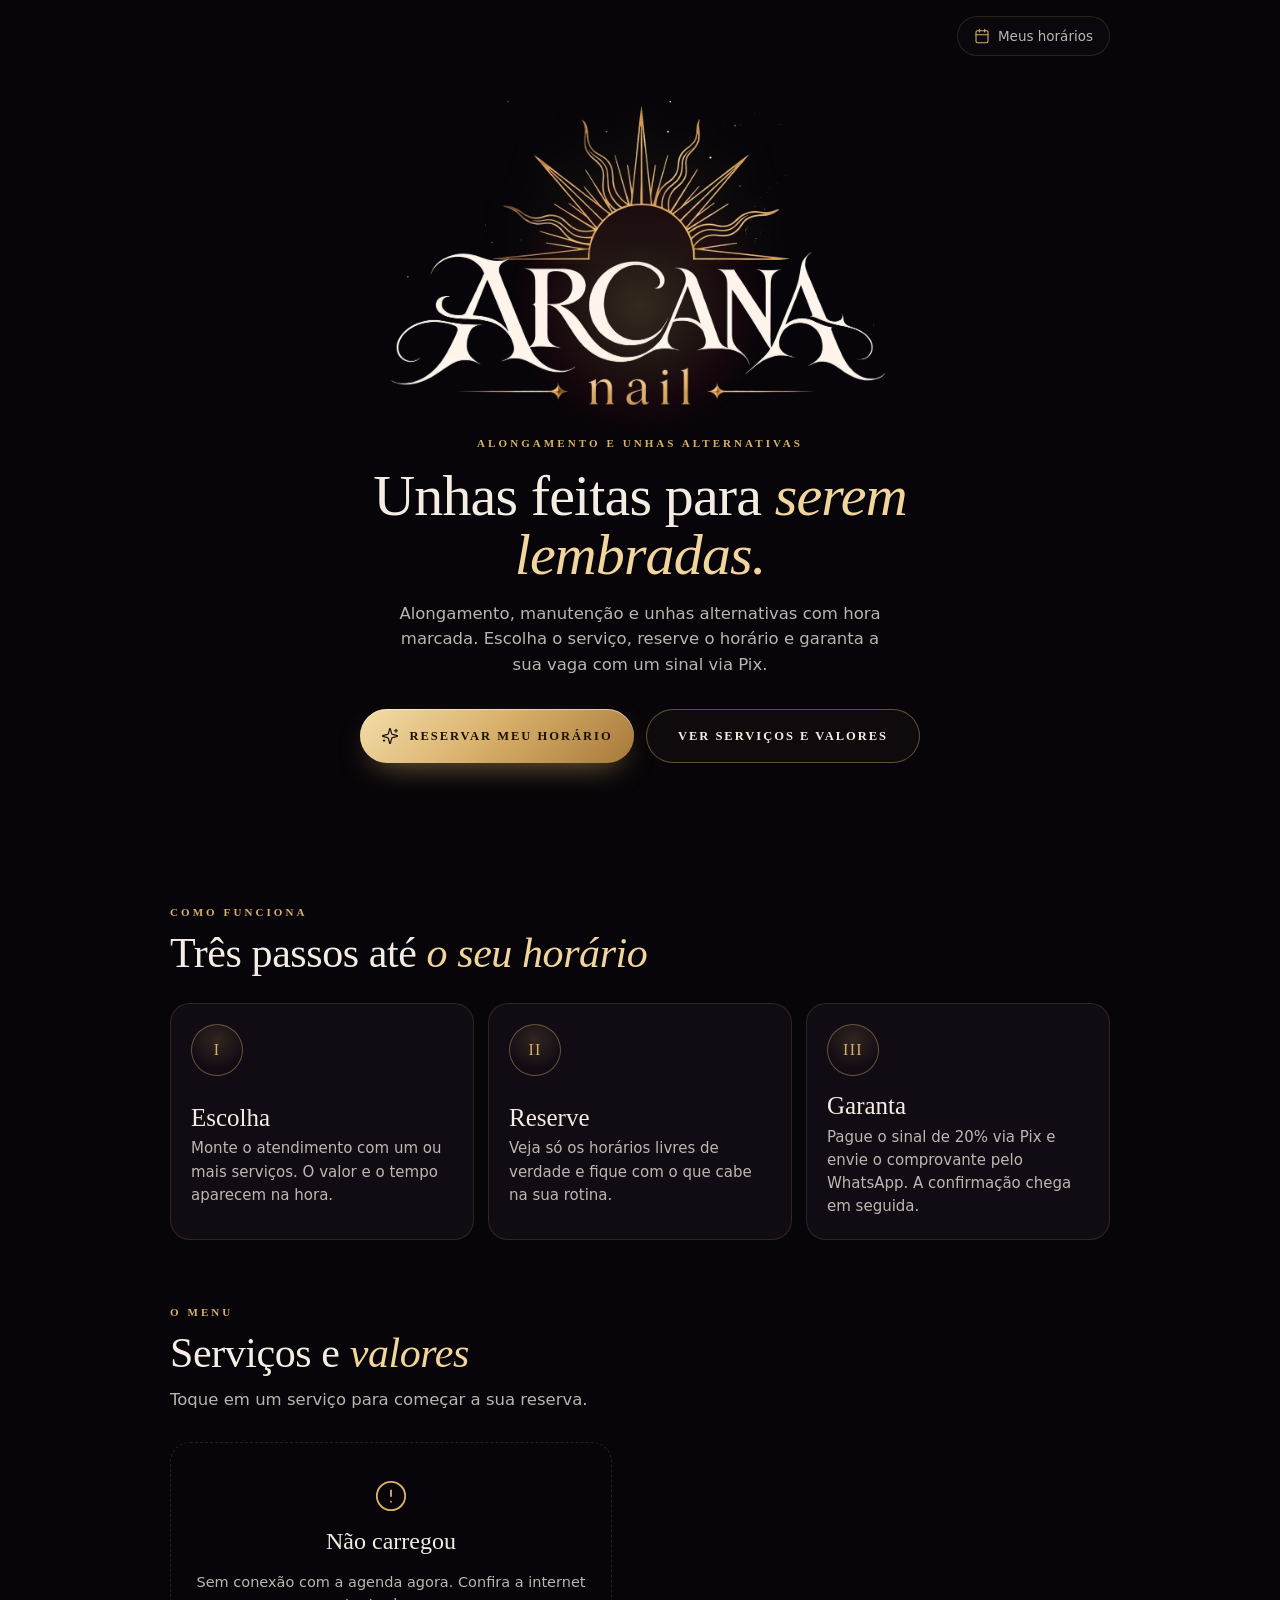
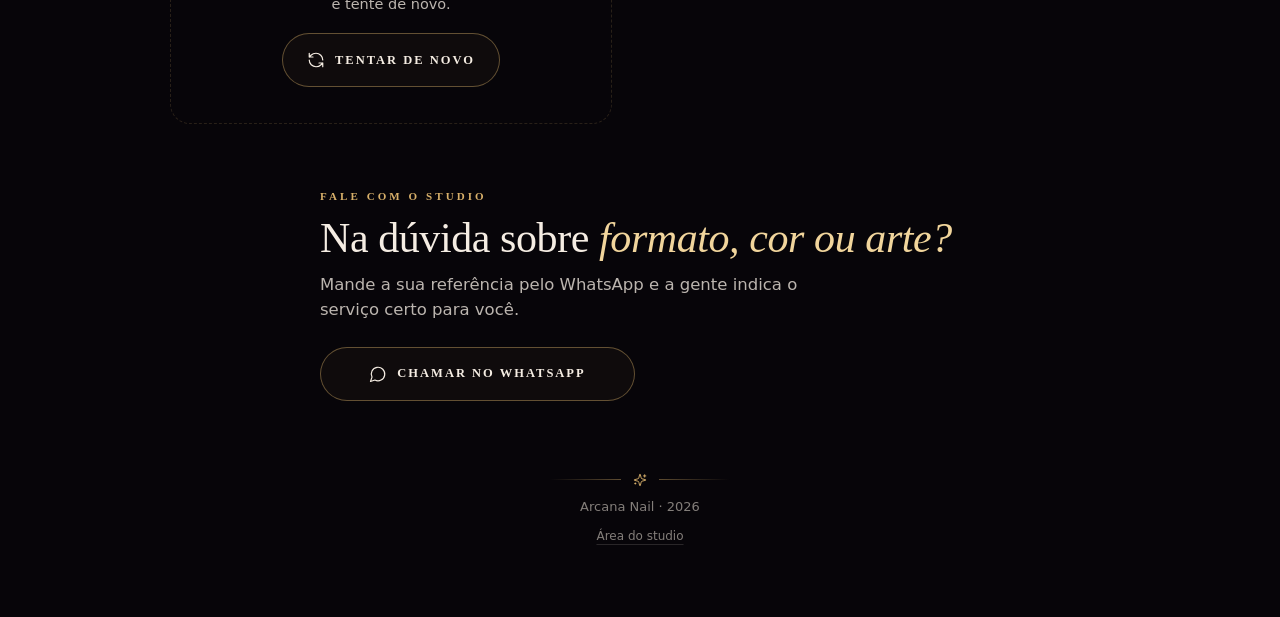
==== commit 40c296e7: "Add files via upload" ====
--- a/index.html
+++ b/index.html
@@ -35,6 +35,7 @@
   <script src="js/comum.js"></script>
   <script src="js/api.js"></script>
   <script src="js/ceu.js" defer></script>
+  <script src="js/divulgacao.js" defer></script>
   <script src="js/cliente.js" defer></script>
 </body>
 </html>
--- a/css/cliente.css
+++ b/css/cliente.css
@@ -195,7 +195,7 @@
 }
 .bilhete::before { content: ''; position: absolute; inset: 6px; border-radius: calc(var(--raio) - 6px); border: 1px solid rgba(216, 176, 106, 0.08); pointer-events: none; }
 .bilhete-cabeca { display: flex; justify-content: space-between; align-items: center; gap: 10px; margin-bottom: 16px; }
-.bilhete-codigo { display: inline-flex; align-items: center; gap: 8px; font-family: var(--f-caps); font-size: 14px; letter-spacing: 0.14em; color: var(--ouro-claro); }
+.bilhete-codigo { white-space: nowrap; display: inline-flex; align-items: center; gap: 8px; font-family: var(--f-caps); font-size: 14px; letter-spacing: 0.14em; color: var(--ouro-claro); }
 .bilhete-codigo .ic { width: 17px; height: 17px; }
 .bilhete-dados { display: grid; gap: 14px; margin: 0; }
 .bilhete-dados div { display: grid; grid-template-columns: 112px 1fr; gap: 12px; align-items: baseline; }
